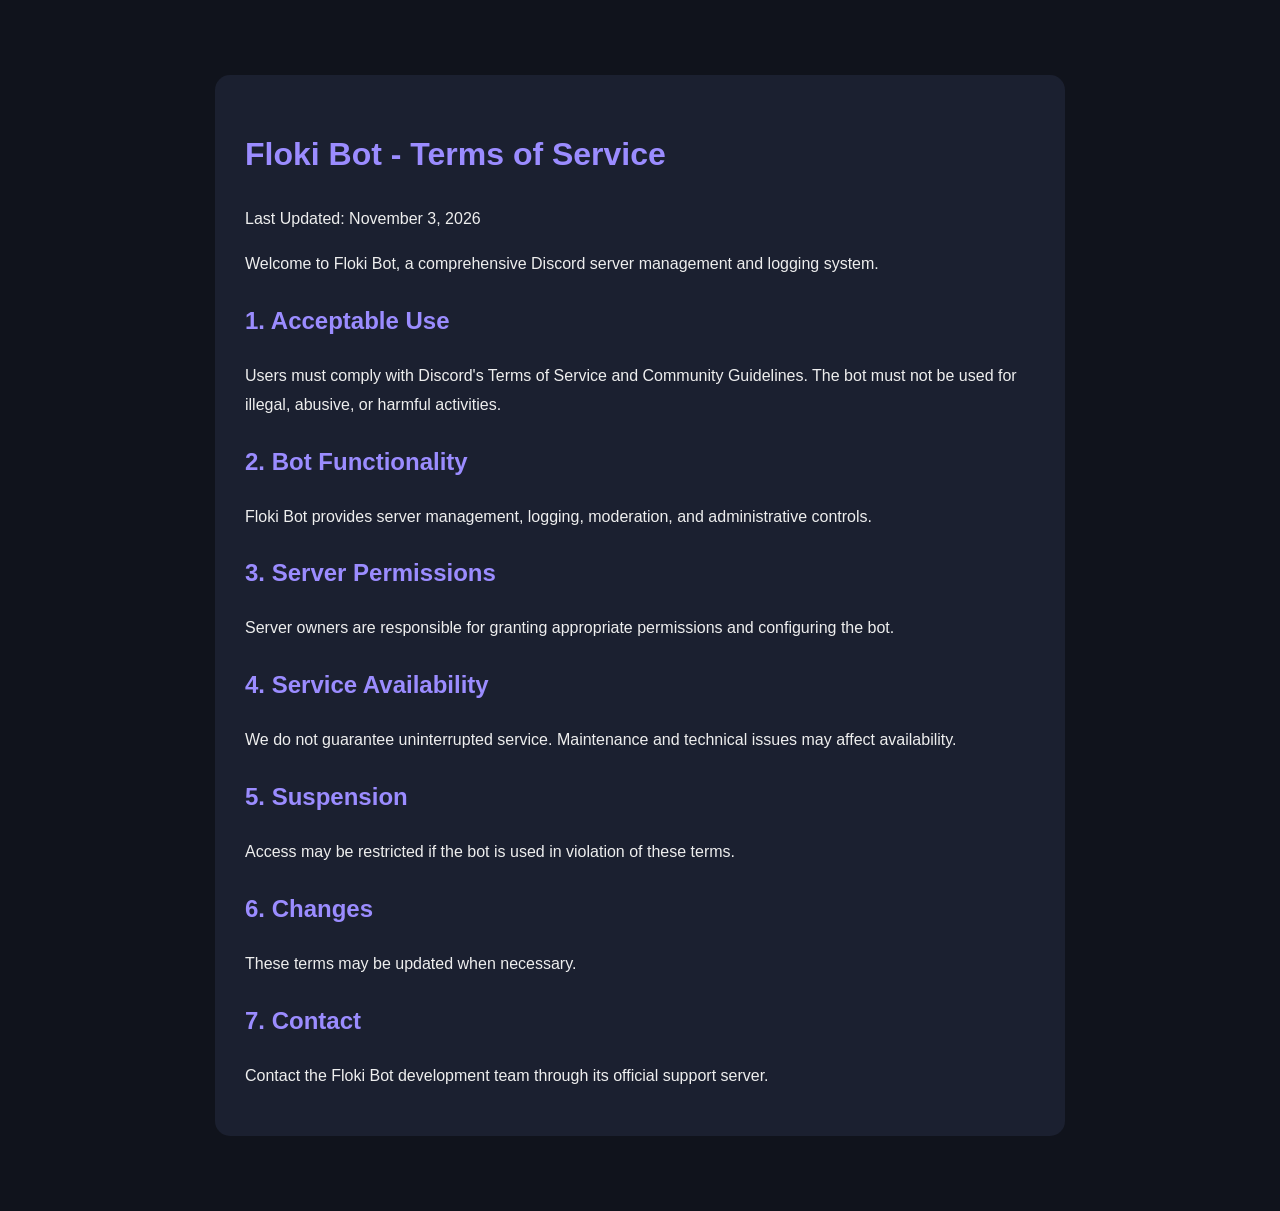
==== terms.html @ 79b7ac20 "Add Floki Bot Terms of Service" ====
<!DOCTYPE html>
<html lang="en">
<head>
<meta charset="UTF-8">
<meta name="viewport" content="width=device-width, initial-scale=1">
<title>Floki Bot - Terms of Service</title>
<style>
body{background:#10131c;color:#eee;font-family:Arial;max-width:850px;margin:50px auto;padding:25px;line-height:1.8}
h1,h2{color:#9b8cff}
main{background:#1b2030;padding:30px;border-radius:15px}
</style>
</head>
<body>
<main>
<h1>Floki Bot - Terms of Service</h1>
<p>Last Updated: November 3, 2026</p>
<p>Welcome to Floki Bot, a comprehensive Discord server management and logging system.</p>
<h2>1. Acceptable Use</h2>
<p>Users must comply with Discord's Terms of Service and Community Guidelines. The bot must not be used for illegal, abusive, or harmful activities.</p>
<h2>2. Bot Functionality</h2>
<p>Floki Bot provides server management, logging, moderation, and administrative controls.</p>
<h2>3. Server Permissions</h2>
<p>Server owners are responsible for granting appropriate permissions and configuring the bot.</p>
<h2>4. Service Availability</h2>
<p>We do not guarantee uninterrupted service. Maintenance and technical issues may affect availability.</p>
<h2>5. Suspension</h2>
<p>Access may be restricted if the bot is used in violation of these terms.</p>
<h2>6. Changes</h2>
<p>These terms may be updated when necessary.</p>
<h2>7. Contact</h2>
<p>Contact the Floki Bot development team through its official support server.</p>
</main>
</body>
</html>
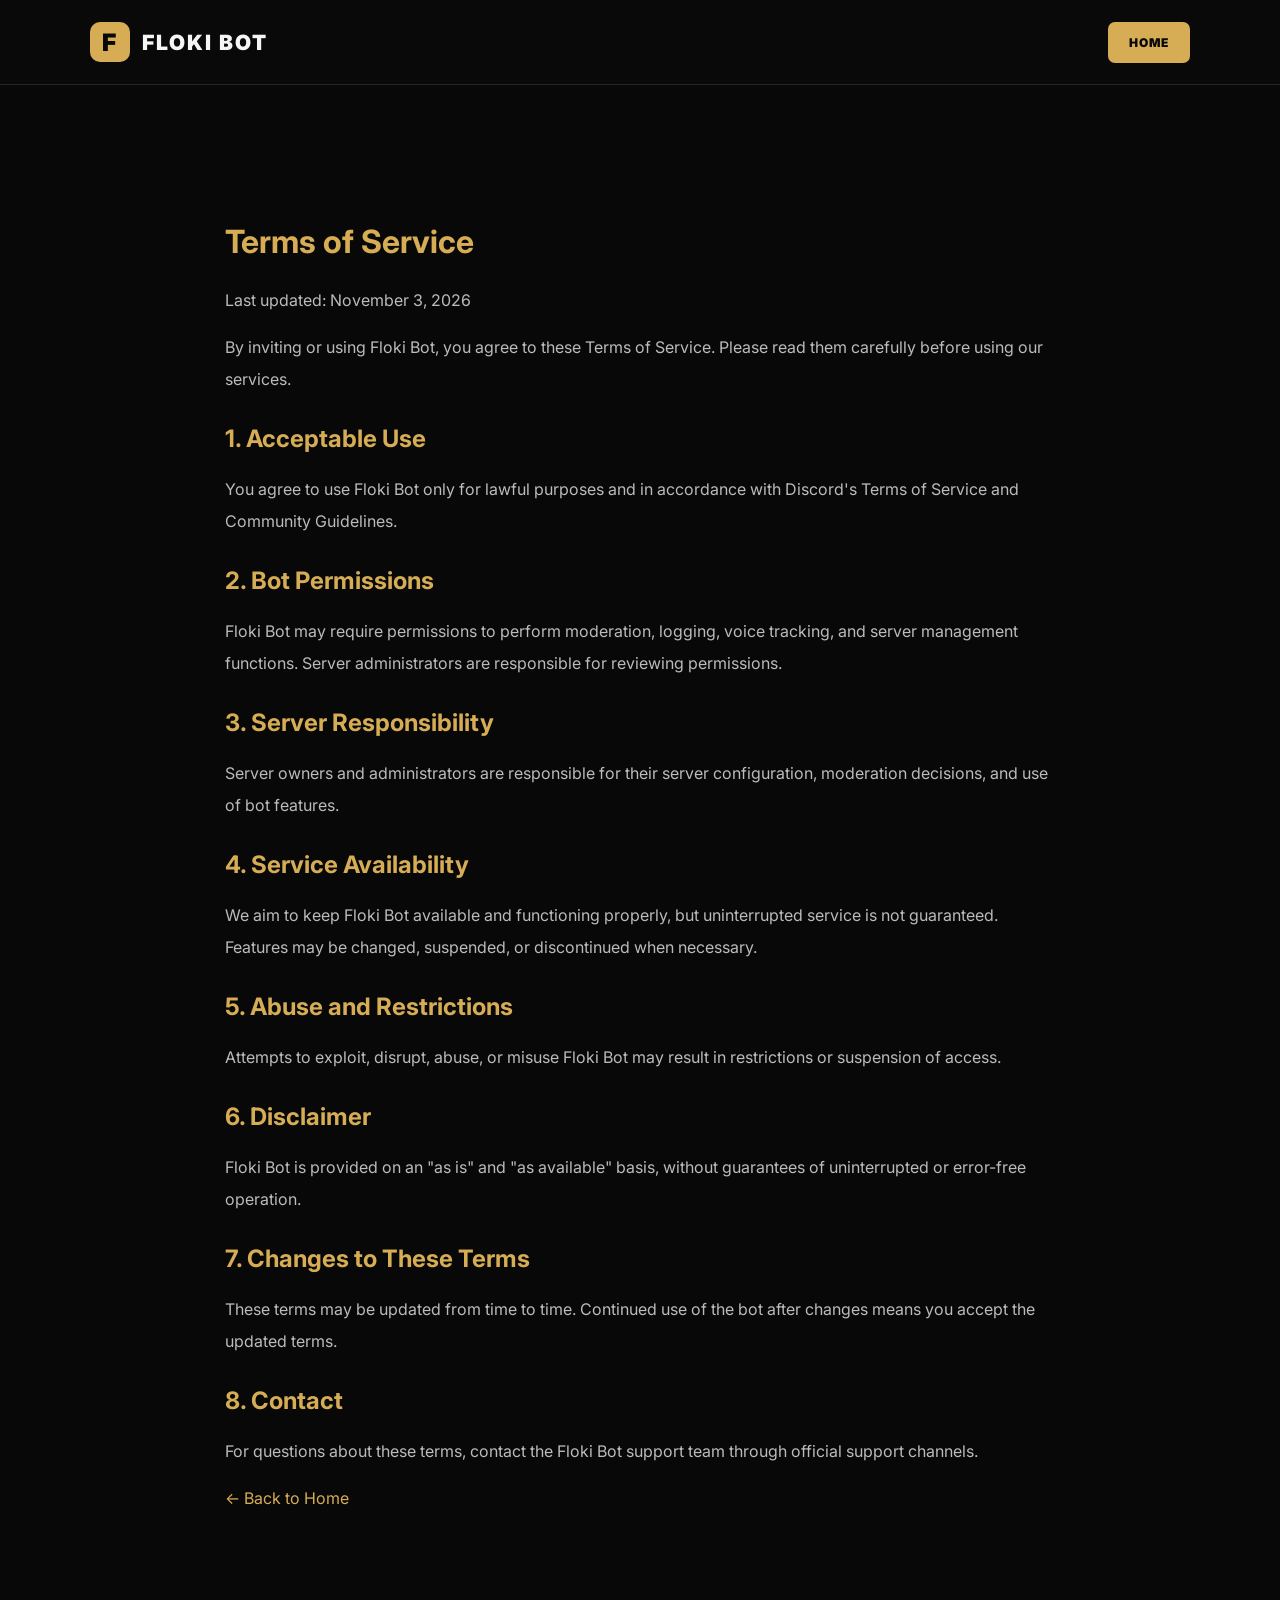
==== commit ef018ce7: "Add files via upload" ====
--- a/terms.html
+++ b/terms.html
@@ -1,35 +1,109 @@
-
-<!DOCTYPE html>
-<html lang="en">
-<head>
-<meta charset="UTF-8">
-<meta name="viewport" content="width=device-width, initial-scale=1">
-<title>Floki Bot - Terms of Service</title>
-<style>
-body{background:#10131c;color:#eee;font-family:Arial;max-width:850px;margin:50px auto;padding:25px;line-height:1.8}
-h1,h2{color:#9b8cff}
-main{background:#1b2030;padding:30px;border-radius:15px}
-</style>
-</head>
-<body>
-<main>
-<h1>Floki Bot - Terms of Service</h1>
-<p>Last Updated: November 3, 2026</p>
-<p>Welcome to Floki Bot, a comprehensive Discord server management and logging system.</p>
-<h2>1. Acceptable Use</h2>
-<p>Users must comply with Discord's Terms of Service and Community Guidelines. The bot must not be used for illegal, abusive, or harmful activities.</p>
-<h2>2. Bot Functionality</h2>
-<p>Floki Bot provides server management, logging, moderation, and administrative controls.</p>
-<h2>3. Server Permissions</h2>
-<p>Server owners are responsible for granting appropriate permissions and configuring the bot.</p>
-<h2>4. Service Availability</h2>
-<p>We do not guarantee uninterrupted service. Maintenance and technical issues may affect availability.</p>
-<h2>5. Suspension</h2>
-<p>Access may be restricted if the bot is used in violation of these terms.</p>
-<h2>6. Changes</h2>
-<p>These terms may be updated when necessary.</p>
-<h2>7. Contact</h2>
-<p>Contact the Floki Bot development team through its official support server.</p>
-</main>
-</body>
-</html>
+<!DOCTYPE html>
+<html lang="en">
+<head>
+  <meta charset="UTF-8">
+  <meta name="viewport" content="width=device-width, initial-scale=1.0">
+  <title>Terms of Service | Floki Bot</title>
+  <link rel="stylesheet" href="styles.css">
+  <style>
+    .policy {
+      max-width: 900px;
+      margin: 70px auto;
+      padding: 35px;
+      line-height: 2;
+    }
+
+    .policy h1,
+    .policy h2 {
+      color: #d6ad55;
+      margin: 20px 0 10px;
+    }
+
+    .policy p {
+      color: #bbb;
+      margin-bottom: 15px;
+    }
+
+    .policy a {
+      color: #d6ad55;
+    }
+  </style>
+</head>
+
+<body>
+
+  <header class="header">
+    <a href="index.html" class="logo">
+      <span class="logo-icon">F</span>
+      FLOKI BOT
+    </a>
+
+    <a href="index.html" class="add-btn">HOME</a>
+  </header>
+
+  <main class="policy">
+
+    <h1>Terms of Service</h1>
+    <p>Last updated: November 3, 2026</p>
+
+    <p>
+      By inviting or using Floki Bot, you agree to these Terms of Service.
+      Please read them carefully before using our services.
+    </p>
+
+    <h2>1. Acceptable Use</h2>
+    <p>
+      You agree to use Floki Bot only for lawful purposes and in
+      accordance with Discord's Terms of Service and Community Guidelines.
+    </p>
+
+    <h2>2. Bot Permissions</h2>
+    <p>
+      Floki Bot may require permissions to perform moderation,
+      logging, voice tracking, and server management functions.
+      Server administrators are responsible for reviewing permissions.
+    </p>
+
+    <h2>3. Server Responsibility</h2>
+    <p>
+      Server owners and administrators are responsible for their
+      server configuration, moderation decisions, and use of bot features.
+    </p>
+
+    <h2>4. Service Availability</h2>
+    <p>
+      We aim to keep Floki Bot available and functioning properly,
+      but uninterrupted service is not guaranteed. Features may be
+      changed, suspended, or discontinued when necessary.
+    </p>
+
+    <h2>5. Abuse and Restrictions</h2>
+    <p>
+      Attempts to exploit, disrupt, abuse, or misuse Floki Bot may
+      result in restrictions or suspension of access.
+    </p>
+
+    <h2>6. Disclaimer</h2>
+    <p>
+      Floki Bot is provided on an "as is" and "as available" basis,
+      without guarantees of uninterrupted or error-free operation.
+    </p>
+
+    <h2>7. Changes to These Terms</h2>
+    <p>
+      These terms may be updated from time to time. Continued use
+      of the bot after changes means you accept the updated terms.
+    </p>
+
+    <h2>8. Contact</h2>
+    <p>
+      For questions about these terms, contact the Floki Bot
+      support team through official support channels.
+    </p>
+
+    <a href="index.html">← Back to Home</a>
+
+  </main>
+
+</body>
+</html>
--- a/styles.css
+++ b/styles.css
@@ -0,0 +1,545 @@
+@import url('https://fonts.googleapis.com/css2?family=Inter:wght@400;500;600;700;800;900&family=Cairo:wght@400;600;700;800;900&display=swap');
+
+:root {
+  --gold: #d6ad55;
+  --gold-light: #f2d48b;
+  --black: #080808;
+  --card: #111111;
+  --text: #f5f5f5;
+  --muted: #999999;
+}
+
+* {
+  margin: 0;
+  padding: 0;
+  box-sizing: border-box;
+}
+
+html {
+  scroll-behavior: smooth;
+}
+
+body {
+  background: var(--black);
+  color: var(--text);
+  font-family: 'Inter', sans-serif;
+}
+
+a {
+  color: inherit;
+  text-decoration: none;
+}
+
+.header {
+  width: 100%;
+  min-height: 85px;
+  padding: 18px 7%;
+  display: flex;
+  justify-content: space-between;
+  align-items: center;
+  gap: 20px;
+  border-bottom: 1px solid #252525;
+  background: #090909;
+}
+
+.logo {
+  display: flex;
+  align-items: center;
+  gap: 12px;
+  font-size: 21px;
+  font-weight: 900;
+  letter-spacing: 2px;
+}
+
+.logo small {
+  color: var(--gold);
+  font-size: 12px;
+}
+
+.logo-icon {
+  width: 40px;
+  height: 40px;
+  display: grid;
+  place-items: center;
+  background: var(--gold);
+  color: #080808;
+  border-radius: 10px;
+  font-size: 24px;
+  font-weight: 900;
+}
+
+nav {
+  display: flex;
+  gap: 30px;
+}
+
+nav a {
+  color: #bcbcbc;
+  font-size: 13px;
+  transition: .3s;
+}
+
+nav a:hover {
+  color: var(--gold);
+}
+
+.header-actions,
+.hero-actions {
+  display: flex;
+  align-items: center;
+  gap: 12px;
+}
+
+.language-btn {
+  background: transparent;
+  color: var(--gold);
+  border: 1px solid #66532d;
+  padding: 11px 15px;
+  border-radius: 7px;
+  cursor: pointer;
+}
+
+.add-btn {
+  display: inline-block;
+  background: var(--gold);
+  color: #080808;
+  padding: 13px 21px;
+  border-radius: 7px;
+  font-size: 12px;
+  font-weight: 900;
+  letter-spacing: 1px;
+  transition: .3s;
+}
+
+.add-btn:hover {
+  background: var(--gold-light);
+  transform: translateY(-2px);
+}
+
+.hero {
+  min-height: 680px;
+  padding: 110px 20px 90px;
+  display: flex;
+  flex-direction: column;
+  justify-content: center;
+  align-items: center;
+  text-align: center;
+  background:
+    radial-gradient(ellipse at center, #302513 0%, #12100c 35%, #080808 75%);
+}
+
+.verified {
+  border: 1px solid #6d592f;
+  color: var(--gold);
+  padding: 9px 16px;
+  border-radius: 30px;
+  font-size: 11px;
+  letter-spacing: 2px;
+  margin-bottom: 28px;
+}
+
+.hero-logo {
+  width: 110px;
+  height: 110px;
+  display: grid;
+  place-items: center;
+  background: linear-gradient(145deg, #f2d48b, #a77a2d);
+  color: #090909;
+  border-radius: 25px;
+  font-size: 75px;
+  font-weight: 900;
+  box-shadow: 0 0 65px #d6ad5540;
+  margin-bottom: 35px;
+}
+
+.hero h1 {
+  font-size: clamp(32px, 6vw, 65px);
+  font-weight: 900;
+  letter-spacing: 3px;
+  margin-bottom: 22px;
+}
+
+.hero p {
+  max-width: 690px;
+  color: var(--muted);
+  font-size: 15px;
+  line-height: 1.9;
+}
+
+.hero-actions {
+  margin-top: 35px;
+  flex-wrap: wrap;
+  justify-content: center;
+}
+
+.large {
+  padding: 17px 27px;
+}
+
+.secondary-btn {
+  padding: 16px 23px;
+  border: 1px solid #444;
+  border-radius: 7px;
+  font-size: 12px;
+  font-weight: 800;
+  transition: .3s;
+}
+
+.secondary-btn:hover {
+  border-color: var(--gold);
+  color: var(--gold);
+}
+
+.hero-label {
+  margin-top: 65px;
+  color: #666;
+  font-size: 10px;
+  letter-spacing: 4px;
+}
+
+.features {
+  padding: 100px 8%;
+}
+
+.section-heading {
+  text-align: center;
+  margin-bottom: 55px;
+}
+
+.section-heading span {
+  color: var(--gold);
+  font-size: 11px;
+  letter-spacing: 4px;
+}
+
+.section-heading h2 {
+  font-size: clamp(25px, 4vw, 38px);
+  margin: 15px 0;
+}
+
+.section-heading p {
+  color: var(--muted);
+  font-size: 14px;
+}
+
+.feature-grid {
+  display: grid;
+  grid-template-columns: repeat(4, 1fr);
+  gap: 20px;
+}
+
+.feature-card {
+  background: var(--card);
+  border: 1px solid #252525;
+  border-radius: 13px;
+  padding: 30px 24px;
+  transition: .3s;
+}
+
+.feature-card:hover {
+  transform: translateY(-6px);
+  border-color: var(--gold);
+}
+
+.feature-icon {
+  color: var(--gold);
+  font-size: 32px;
+  margin-bottom: 23px;
+}
+
+.feature-card h3 {
+  font-size: 17px;
+  margin-bottom: 13px;
+}
+
+.feature-card p {
+  color: var(--muted);
+  font-size: 13px;
+  line-height: 1.8;
+}
+
+footer {
+  border-top: 1px solid #252525;
+  padding: 45px 20px;
+  text-align: center;
+  color: #777;
+  font-size: 12px;
+  line-height: 2.5;
+}
+
+footer .logo {
+  justify-content: center;
+  color: white;
+  margin-bottom: 12px;
+}
+
+footer a {
+  color: var(--gold);
+}
+
+body[dir="rtl"] {
+  font-family: 'Cairo', sans-serif;
+}
+
+body[dir="rtl"] .header {
+  flex-wrap: wrap;
+}
+
+@media (max-width: 900px) {
+  .feature-grid {
+    grid-template-columns: repeat(2, 1fr);
+  }
+
+  .header {
+    flex-wrap: wrap;
+  }
+}
+
+@media (max-width: 600px) {
+  .header {
+    justify-content: center;
+  }
+
+  nav {
+    width: 100%;
+    justify-content: center;
+    gap: 16px;
+    flex-wrap: wrap;
+  }
+
+  .header-actions {
+    justify-content: center;
+  }
+
+  .feature-grid {
+    grid-template-columns: 1fr;
+  }
+
+  .hero {
+    padding-top: 75px;
+  }
+}
+.hero-logo img {
+    width: 100%;
+    height: 100%;
+    object-fit: contain;
+    display: block;
+}
+.features-grid {
+  display: grid;
+  grid-template-columns: repeat(2, minmax(0, 1fr));
+  gap: 22px;
+  margin-top: 45px;
+}
+
+.feature-card {
+  background: linear-gradient(145deg, #171717, #0b0b0b);
+  border: 1px solid rgba(214, 173, 85, 0.2);
+  border-radius: 18px;
+  padding: 30px;
+  transition: 0.3s ease;
+}
+
+.feature-card:hover {
+  transform: translateY(-7px);
+  border-color: #d6ad55;
+  box-shadow: 0 12px 35px rgba(214, 173, 85, 0.12);
+}
+
+.feature-icon {
+  font-size: 32px;
+  margin-bottom: 18px;
+}
+
+.feature-card h3 {
+  color: #d6ad55;
+  margin-bottom: 12px;
+}
+
+.feature-card p {
+  color: #aaa;
+  line-height: 1.8;
+}
+
+@media (max-width: 650px) {
+  .features-grid {
+    grid-template-columns: 1fr;
+  }
+}
+.feature-card {
+  cursor: pointer;
+  position: relative;
+}
+
+.feature-more {
+  display: inline-block;
+  margin-top: 18px;
+  color: #d6ad55;
+  font-size: 13px;
+  font-weight: bold;
+}
+
+.feature-modal {
+  display: none;
+  position: fixed;
+  inset: 0;
+  z-index: 9999;
+  background: rgba(0, 0, 0, 0.85);
+  backdrop-filter: blur(8px);
+  justify-content: center;
+  align-items: center;
+  padding: 20px;
+}
+
+.feature-modal.active {
+  display: flex;
+}
+
+.feature-modal-content {
+  position: relative;
+  width: 100%;
+  max-width: 500px;
+  background: linear-gradient(145deg, #1b1b1b, #090909);
+  border: 1px solid rgba(214, 173, 85, 0.5);
+  border-radius: 20px;
+  padding: 40px 30px;
+  text-align: center;
+  box-shadow: 0 15px 60px rgba(0, 0, 0, 0.6);
+  animation: featurePopup 0.25s ease;
+}
+
+.feature-modal-icon {
+  font-size: 48px;
+  color: #d6ad55;
+  margin-bottom: 15px;
+}
+
+.feature-modal-content h2 {
+  color: #d6ad55;
+  margin-bottom: 18px;
+}
+
+.feature-modal-content p {
+  color: #bbb;
+  line-height: 2;
+}
+
+.feature-modal-close {
+  position: absolute;
+  top: 12px;
+  right: 18px;
+  background: transparent;
+  border: none;
+  color: #d6ad55;
+  font-size: 32px;
+  cursor: pointer;
+}
+
+body[dir="rtl"] .feature-modal-close {
+  right: auto;
+  left: 18px;
+}
+
+@keyframes featurePopup {
+  from {
+    opacity: 0;
+    transform: translateY(15px) scale(0.96);
+  }
+  to {
+    opacity: 1;
+    transform: translateY(0) scale(1);
+  }
+}
+
+.commands-section {
+  padding: 90px 7%;
+  text-align: center;
+}
+
+.commands-tools {
+  max-width: 850px;
+  margin: 35px auto;
+}
+
+#commandSearch {
+  width: 100%;
+  padding: 15px 20px;
+  background: #111;
+  border: 1px solid rgba(214,173,85,.35);
+  border-radius: 12px;
+  color: white;
+  outline: none;
+  margin-bottom: 20px;
+}
+
+.command-filters {
+  display: flex;
+  justify-content: center;
+  flex-wrap: wrap;
+  gap: 10px;
+}
+
+.command-filter,
+.copy-command {
+  background: #151515;
+  color: #d6ad55;
+  border: 1px solid rgba(214,173,85,.4);
+  padding: 10px 18px;
+  border-radius: 9px;
+  cursor: pointer;
+  transition: .2s;
+}
+
+.command-filter.active,
+.command-filter:hover,
+.copy-command:hover {
+  background: #d6ad55;
+  color: #080808;
+}
+
+.commands-grid {
+  display: grid;
+  grid-template-columns: repeat(auto-fit,minmax(230px,1fr));
+  gap: 20px;
+  margin-top: 35px;
+}
+
+.command-card {
+  background: linear-gradient(145deg,#191919,#0a0a0a);
+  border: 1px solid rgba(214,173,85,.2);
+  border-radius: 16px;
+  padding: 25px;
+  text-align: start;
+  transition: .25s;
+}
+
+.command-card:hover {
+  transform: translateY(-5px);
+  border-color: #d6ad55;
+}
+
+.command-category {
+  color: #d6ad55;
+  font-size: 11px;
+  letter-spacing: 2px;
+}
+
+.command-card h3 {
+  color: #fff;
+  margin: 15px 0;
+}
+
+.command-card p {
+  color: #aaa;
+  min-height: 45px;
+  line-height: 1.8;
+}
+
+.copy-command {
+  margin-top: 12px;
+}
+
+#commandsEmpty {
+  color: #aaa;
+  margin-top: 25px;
+}
